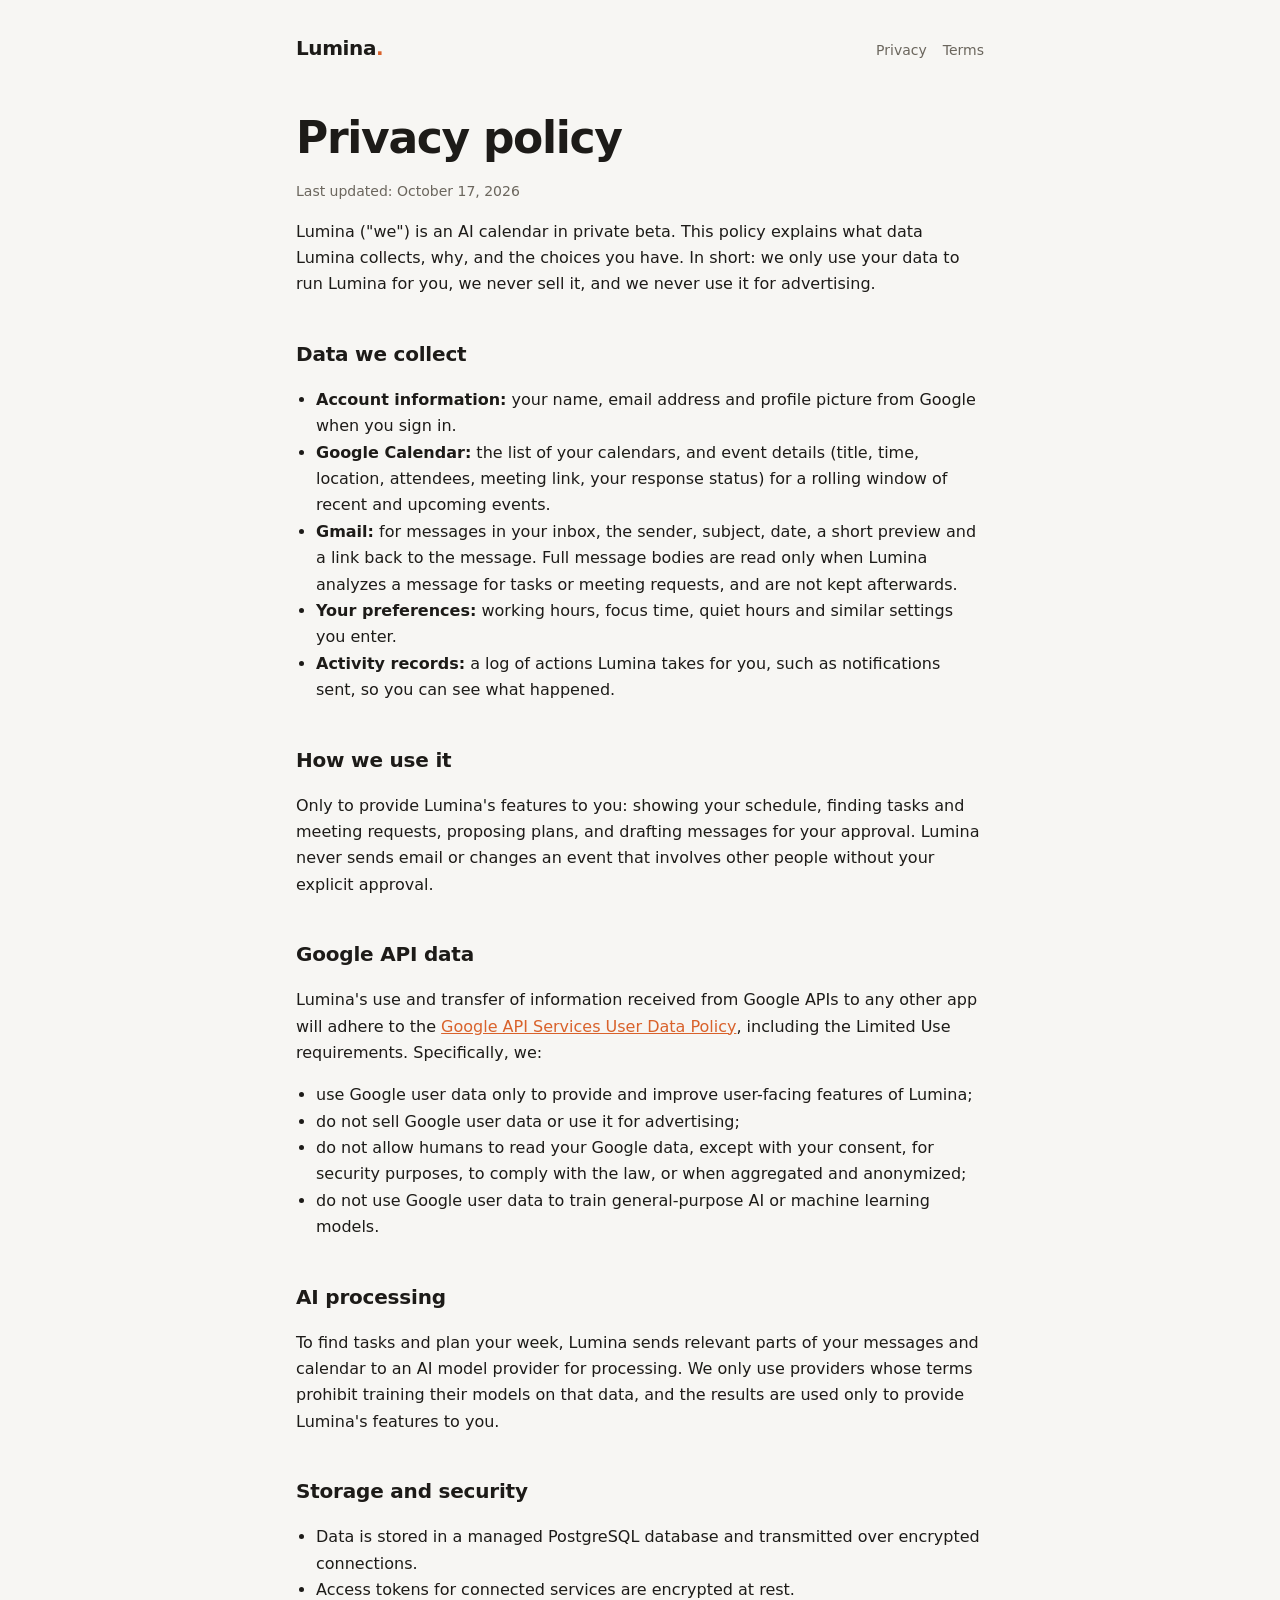
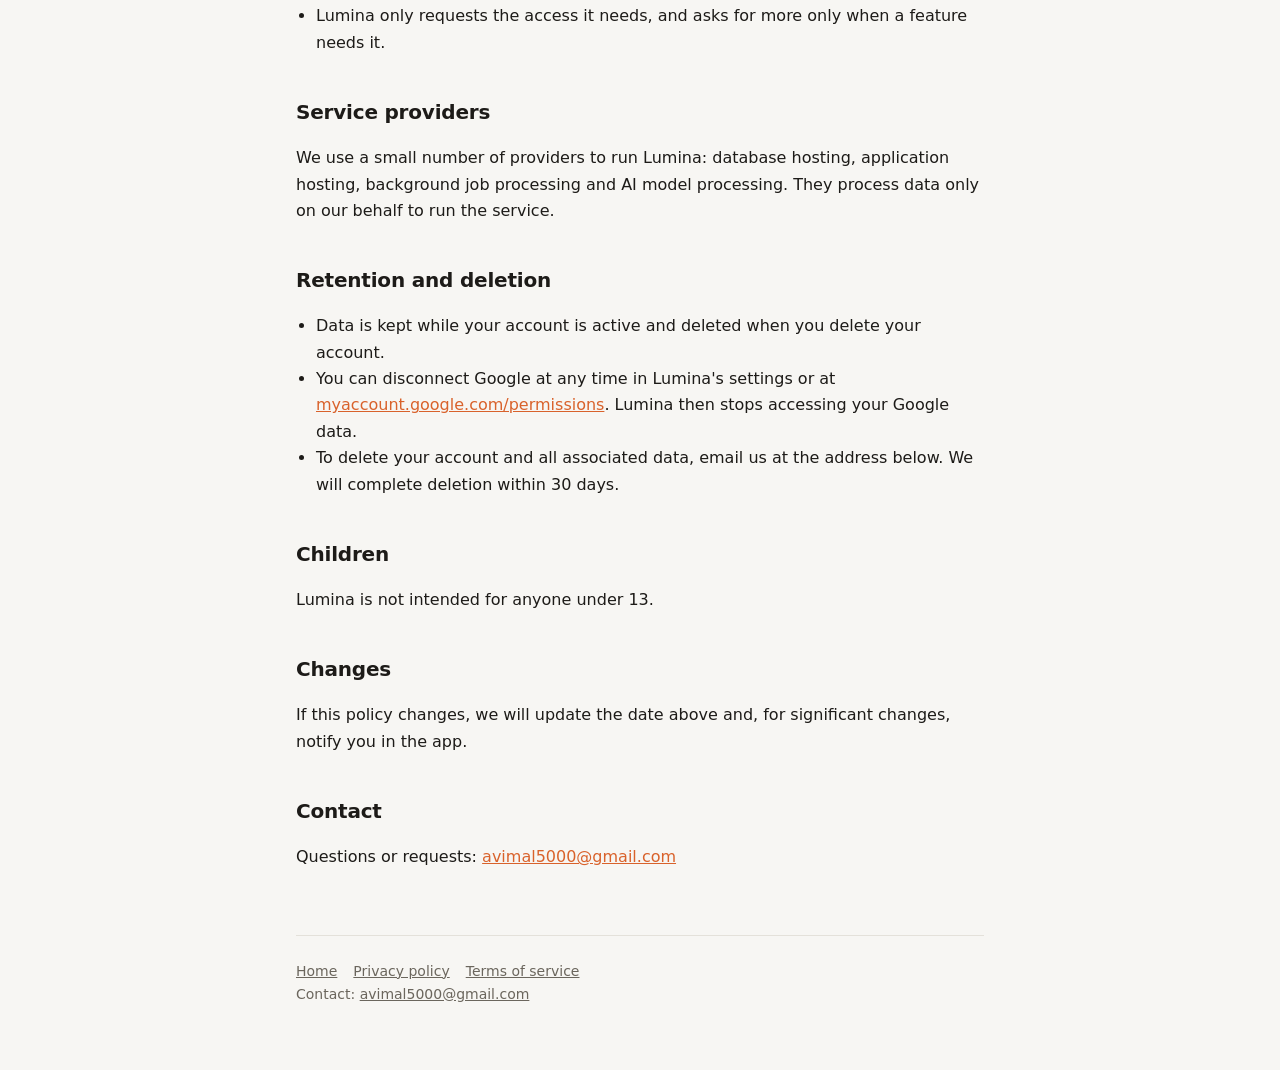
==== privacy.html @ fe6a308a "Lumina home page, privacy policy and terms Co-Authored-By: Claude Opus 5.5 <noreply@anthropic.com>" ====
<!doctype html>
<html lang="en">
<head>
<meta charset="utf-8">
<meta name="viewport" content="width=device-width, initial-scale=1">
<title>Privacy Policy – Lumina</title>
<meta name="description" content="How Lumina collects, uses, stores and deletes your data.">
<link rel="stylesheet" href="style.css">
</head>
<body>
<div class="wrap">
<header><a class="logo" href="./">Lumina<span>.</span></a><nav><a href="privacy.html">Privacy</a><a href="terms.html">Terms</a></nav></header>
<main>
<h1>Privacy policy</h1>
<p class="muted">Last updated: October 17, 2026</p>

<p>Lumina ("we") is an AI calendar in private beta. This policy explains what data Lumina collects, why, and the choices you have. In short: we only use your data to run Lumina for you, we never sell it, and we never use it for advertising.</p>

<h2>Data we collect</h2>
<ul>
<li><strong>Account information:</strong> your name, email address and profile picture from Google when you sign in.</li>
<li><strong>Google Calendar:</strong> the list of your calendars, and event details (title, time, location, attendees, meeting link, your response status) for a rolling window of recent and upcoming events.</li>
<li><strong>Gmail:</strong> for messages in your inbox, the sender, subject, date, a short preview and a link back to the message. Full message bodies are read only when Lumina analyzes a message for tasks or meeting requests, and are not kept afterwards.</li>
<li><strong>Your preferences:</strong> working hours, focus time, quiet hours and similar settings you enter.</li>
<li><strong>Activity records:</strong> a log of actions Lumina takes for you, such as notifications sent, so you can see what happened.</li>
</ul>

<h2>How we use it</h2>
<p>Only to provide Lumina's features to you: showing your schedule, finding tasks and meeting requests, proposing plans, and drafting messages for your approval. Lumina never sends email or changes an event that involves other people without your explicit approval.</p>

<h2>Google API data</h2>
<p>Lumina's use and transfer of information received from Google APIs to any other app will adhere to the <a href="https://developers.google.com/terms/api-services-user-data-policy">Google API Services User Data Policy</a>, including the Limited Use requirements. Specifically, we:</p>
<ul>
<li>use Google user data only to provide and improve user-facing features of Lumina;</li>
<li>do not sell Google user data or use it for advertising;</li>
<li>do not allow humans to read your Google data, except with your consent, for security purposes, to comply with the law, or when aggregated and anonymized;</li>
<li>do not use Google user data to train general-purpose AI or machine learning models.</li>
</ul>

<h2>AI processing</h2>
<p>To find tasks and plan your week, Lumina sends relevant parts of your messages and calendar to an AI model provider for processing. We only use providers whose terms prohibit training their models on that data, and the results are used only to provide Lumina's features to you.</p>

<h2>Storage and security</h2>
<ul>
<li>Data is stored in a managed PostgreSQL database and transmitted over encrypted connections.</li>
<li>Access tokens for connected services are encrypted at rest.</li>
<li>Lumina only requests the access it needs, and asks for more only when a feature needs it.</li>
</ul>

<h2>Service providers</h2>
<p>We use a small number of providers to run Lumina: database hosting, application hosting, background job processing and AI model processing. They process data only on our behalf to run the service.</p>

<h2>Retention and deletion</h2>
<ul>
<li>Data is kept while your account is active and deleted when you delete your account.</li>
<li>You can disconnect Google at any time in Lumina's settings or at <a href="https://myaccount.google.com/permissions">myaccount.google.com/permissions</a>. Lumina then stops accessing your Google data.</li>
<li>To delete your account and all associated data, email us at the address below. We will complete deletion within 30 days.</li>
</ul>

<h2>Children</h2>
<p>Lumina is not intended for anyone under 13.</p>

<h2>Changes</h2>
<p>If this policy changes, we will update the date above and, for significant changes, notify you in the app.</p>

<h2>Contact</h2>
<p>Questions or requests: <a href="mailto:avimal5000@gmail.com">avimal5000@gmail.com</a></p>
</main>
<footer><a href="./">Home</a><a href="privacy.html">Privacy policy</a><a href="terms.html">Terms of service</a><br>Contact: <a href="mailto:avimal5000@gmail.com">avimal5000@gmail.com</a></footer>
</div>
</body>
</html>
---- style.css ----
:root {
  --bg: #f7f6f3; --surface: #ffffff; --line: #e4e1da;
  --ink: #1d1b18; --ink-muted: #6b665d; --accent: #d9622b;
}
@media (prefers-color-scheme: dark) {
  :root { --bg: #131210; --surface: #1c1a17; --line: #322e29; --ink: #f1eee8; --ink-muted: #a59f94; --accent: #ee7a43; }
}
* { box-sizing: border-box; }
body {
  margin: 0; background: var(--bg); color: var(--ink);
  font: 16px/1.65 system-ui, -apple-system, "Segoe UI", sans-serif;
}
.wrap { max-width: 720px; margin: 0 auto; padding: 32px 16px 64px; }
header { display: flex; align-items: baseline; justify-content: space-between; gap: 16px; margin-bottom: 48px; }
.logo { font-size: 20px; font-weight: 650; letter-spacing: -0.02em; color: var(--ink); text-decoration: none; }
.logo span { color: var(--accent); }
nav a { color: var(--ink-muted); text-decoration: none; margin-left: 16px; font-size: 14px; }
nav a:hover { color: var(--ink); }
h1 { font-size: clamp(32px, 6vw, 44px); line-height: 1.15; letter-spacing: -0.03em; margin: 0 0 16px; }
h2 { font-size: 20px; letter-spacing: -0.01em; margin: 40px 0 8px; }
p, li { color: var(--ink); }
.lead { font-size: 19px; color: var(--ink-muted); max-width: 560px; }
.muted { color: var(--ink-muted); font-size: 14px; }
.card { background: var(--surface); border: 1px solid var(--line); border-radius: 16px; padding: 20px 24px; margin-top: 32px; }
a { color: var(--accent); }
ul { padding-left: 20px; }
footer { margin-top: 64px; padding-top: 24px; border-top: 1px solid var(--line); font-size: 14px; color: var(--ink-muted); }
footer a { color: var(--ink-muted); margin-right: 16px; }
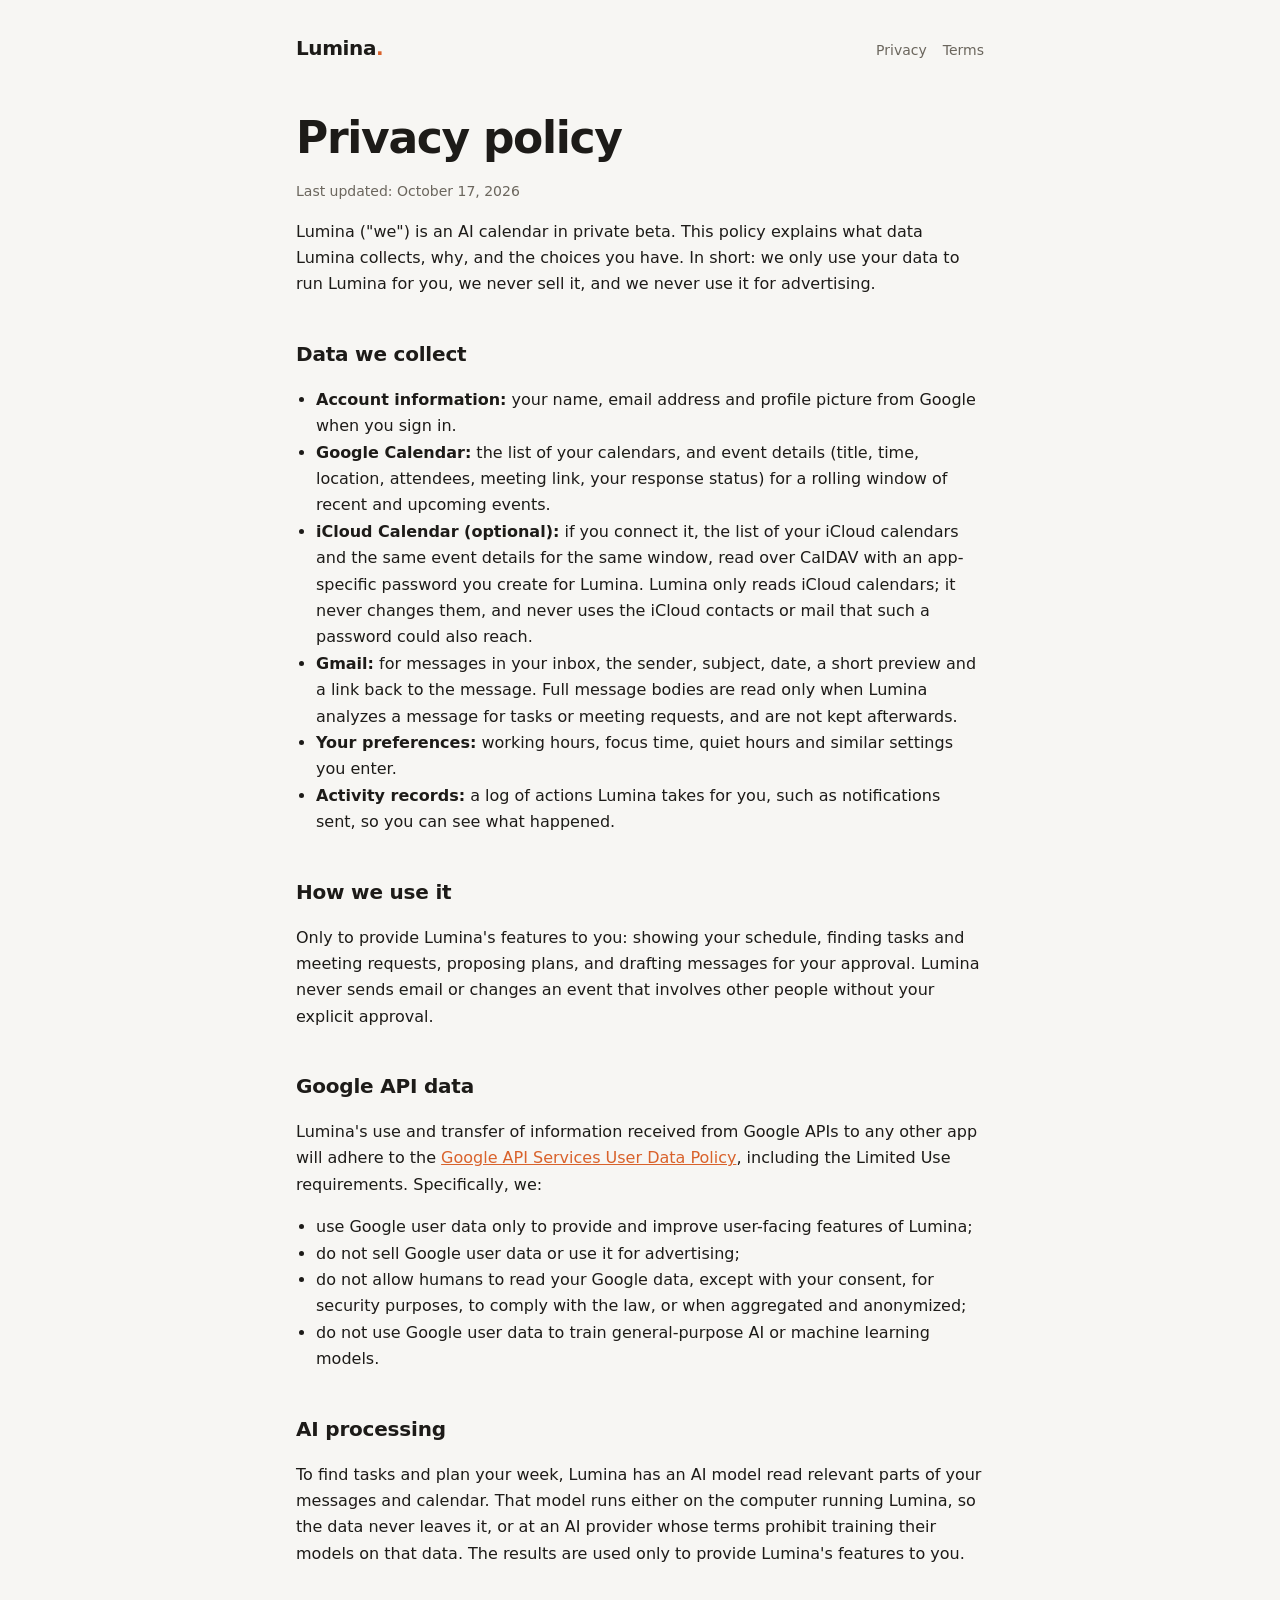
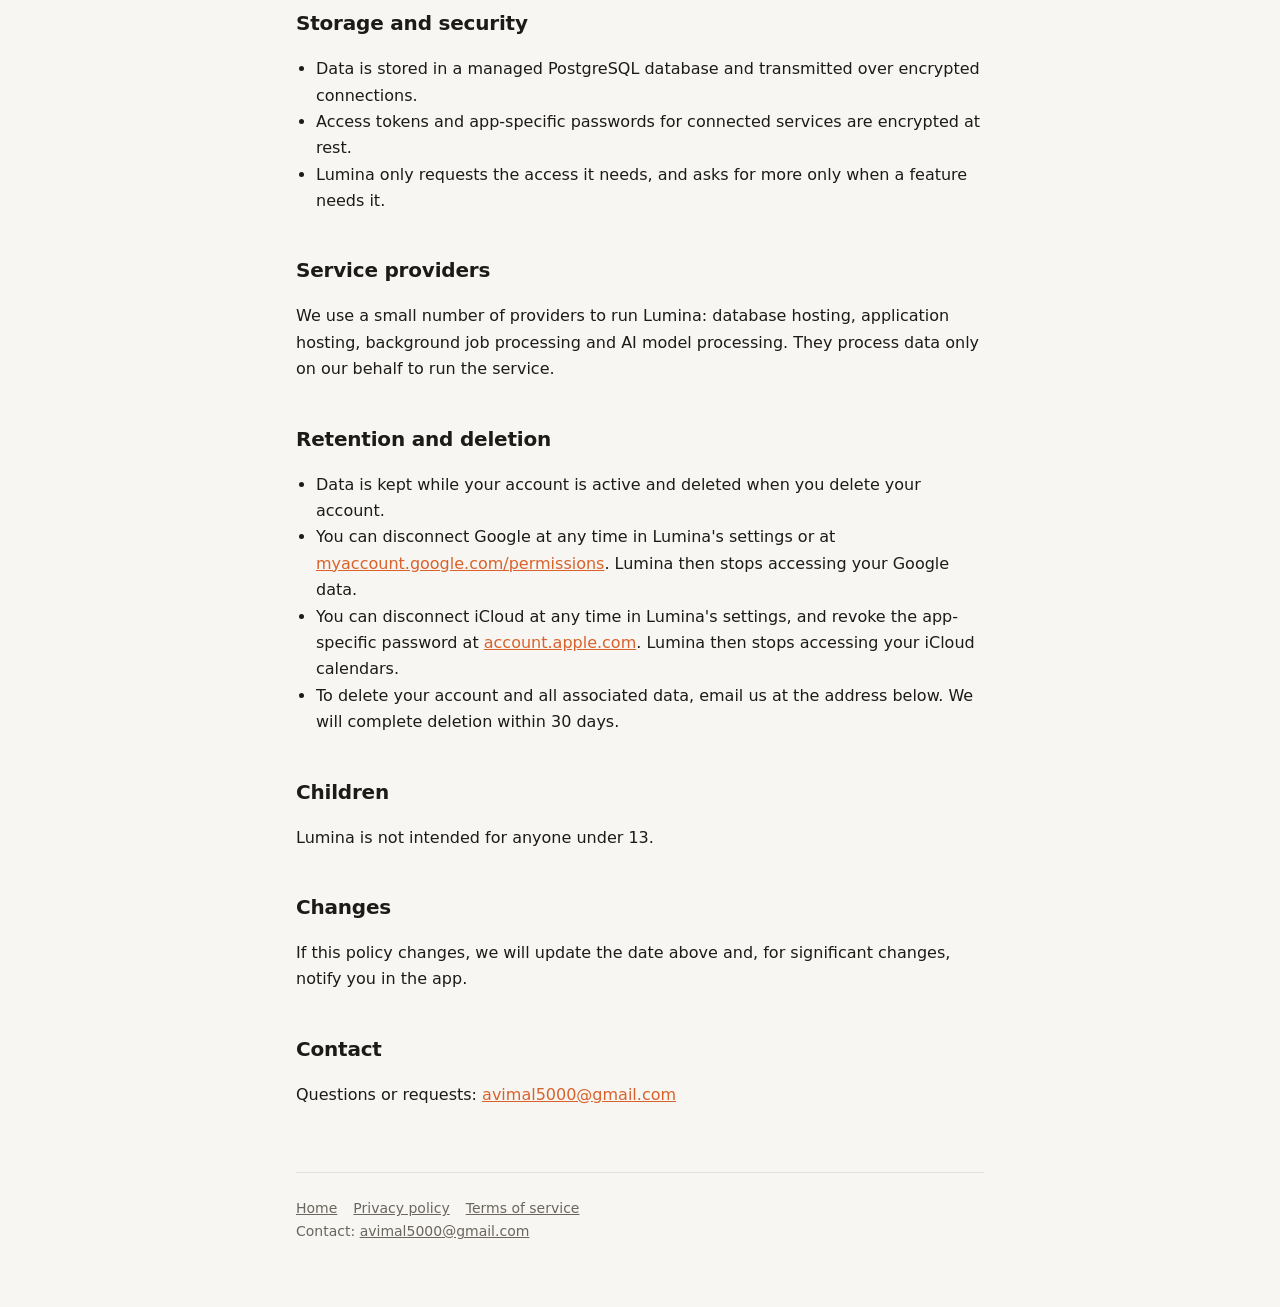
==== commit 15b1f8c3: "Privacy policy: cover iCloud Calendar and on-device AI - Optional read-only iCloud Calendar access v" ====
--- a/privacy.html
+++ b/privacy.html
@@ -20,6 +20,7 @@
 <ul>
 <li><strong>Account information:</strong> your name, email address and profile picture from Google when you sign in.</li>
 <li><strong>Google Calendar:</strong> the list of your calendars, and event details (title, time, location, attendees, meeting link, your response status) for a rolling window of recent and upcoming events.</li>
+<li><strong>iCloud Calendar (optional):</strong> if you connect it, the list of your iCloud calendars and the same event details for the same window, read over CalDAV with an app-specific password you create for Lumina. Lumina only reads iCloud calendars; it never changes them, and never uses the iCloud contacts or mail that such a password could also reach.</li>
 <li><strong>Gmail:</strong> for messages in your inbox, the sender, subject, date, a short preview and a link back to the message. Full message bodies are read only when Lumina analyzes a message for tasks or meeting requests, and are not kept afterwards.</li>
 <li><strong>Your preferences:</strong> working hours, focus time, quiet hours and similar settings you enter.</li>
 <li><strong>Activity records:</strong> a log of actions Lumina takes for you, such as notifications sent, so you can see what happened.</li>
@@ -38,12 +39,12 @@
 </ul>
 
 <h2>AI processing</h2>
-<p>To find tasks and plan your week, Lumina sends relevant parts of your messages and calendar to an AI model provider for processing. We only use providers whose terms prohibit training their models on that data, and the results are used only to provide Lumina's features to you.</p>
+<p>To find tasks and plan your week, Lumina has an AI model read relevant parts of your messages and calendar. That model runs either on the computer running Lumina, so the data never leaves it, or at an AI provider whose terms prohibit training their models on that data. The results are used only to provide Lumina's features to you.</p>
 
 <h2>Storage and security</h2>
 <ul>
 <li>Data is stored in a managed PostgreSQL database and transmitted over encrypted connections.</li>
-<li>Access tokens for connected services are encrypted at rest.</li>
+<li>Access tokens and app-specific passwords for connected services are encrypted at rest.</li>
 <li>Lumina only requests the access it needs, and asks for more only when a feature needs it.</li>
 </ul>
 
@@ -54,6 +55,7 @@
 <ul>
 <li>Data is kept while your account is active and deleted when you delete your account.</li>
 <li>You can disconnect Google at any time in Lumina's settings or at <a href="https://myaccount.google.com/permissions">myaccount.google.com/permissions</a>. Lumina then stops accessing your Google data.</li>
+<li>You can disconnect iCloud at any time in Lumina's settings, and revoke the app-specific password at <a href="https://account.apple.com/account/manage">account.apple.com</a>. Lumina then stops accessing your iCloud calendars.</li>
 <li>To delete your account and all associated data, email us at the address below. We will complete deletion within 30 days.</li>
 </ul>
 
